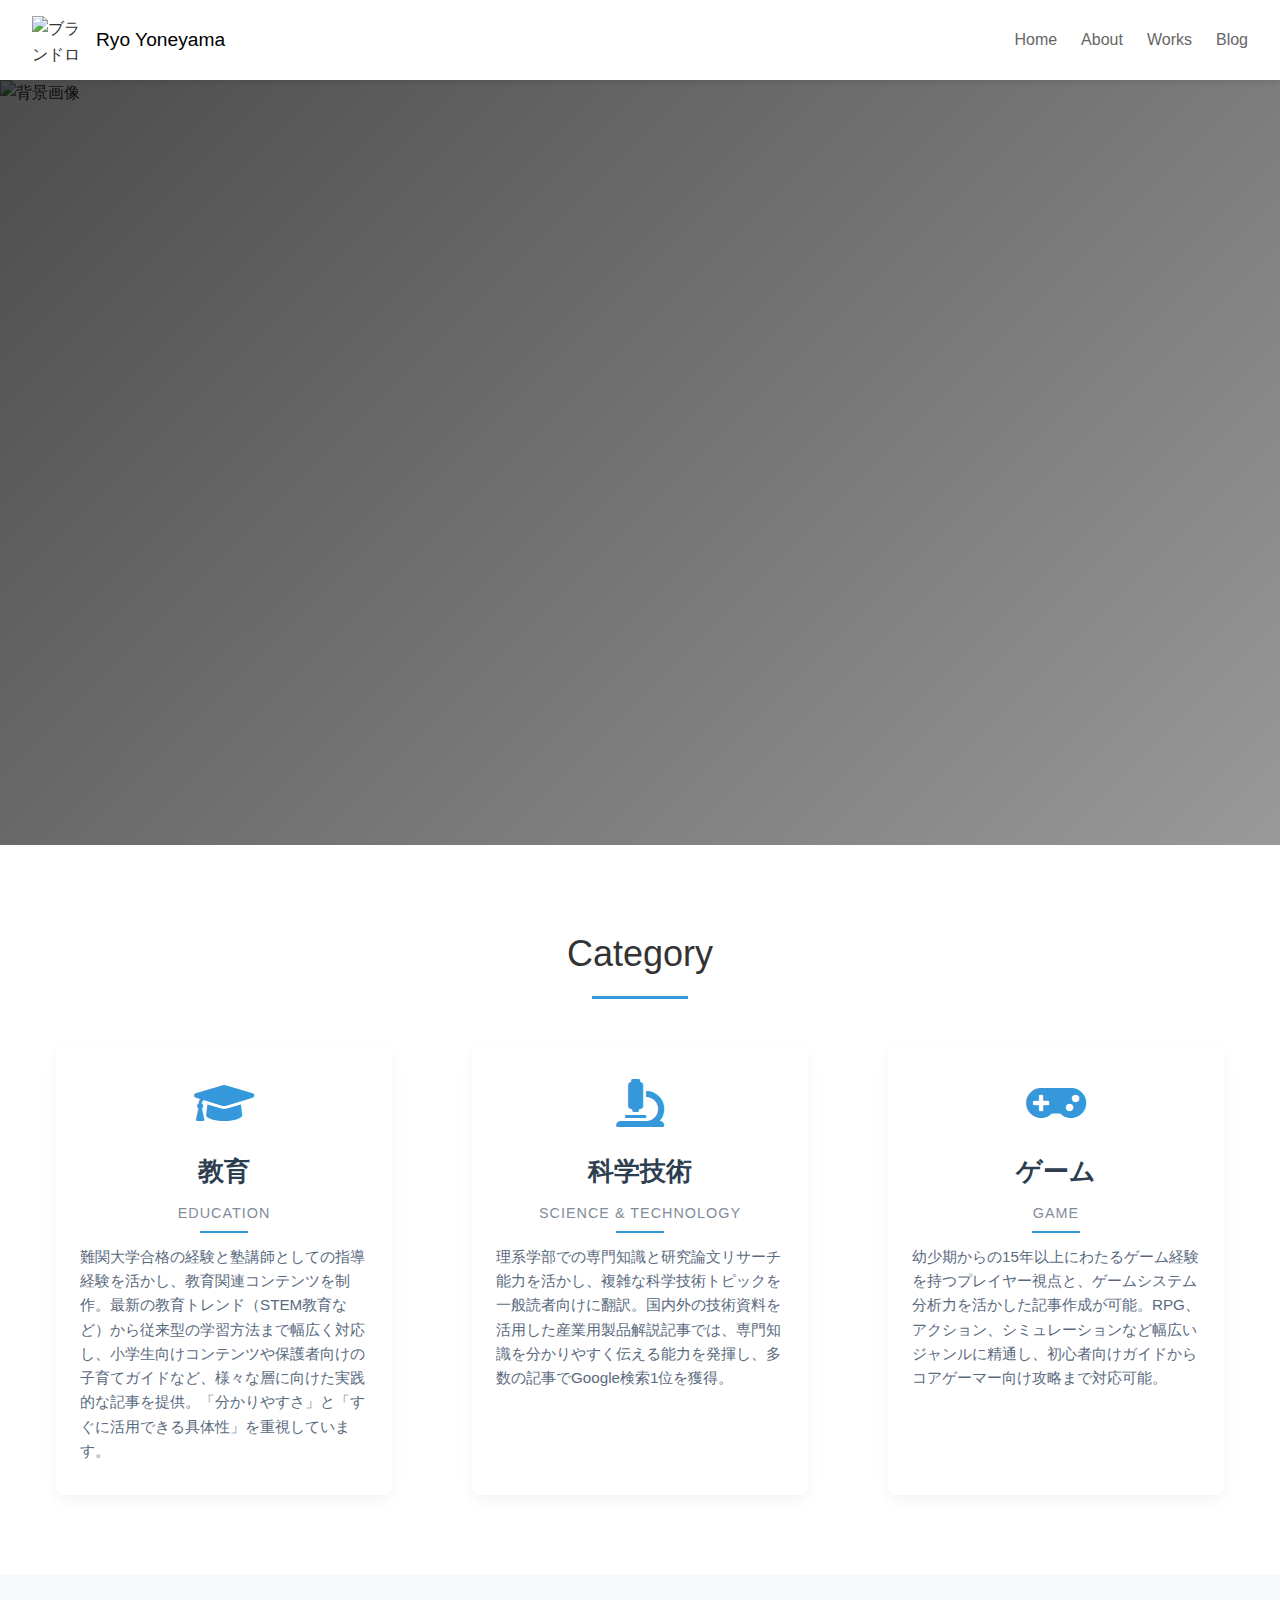
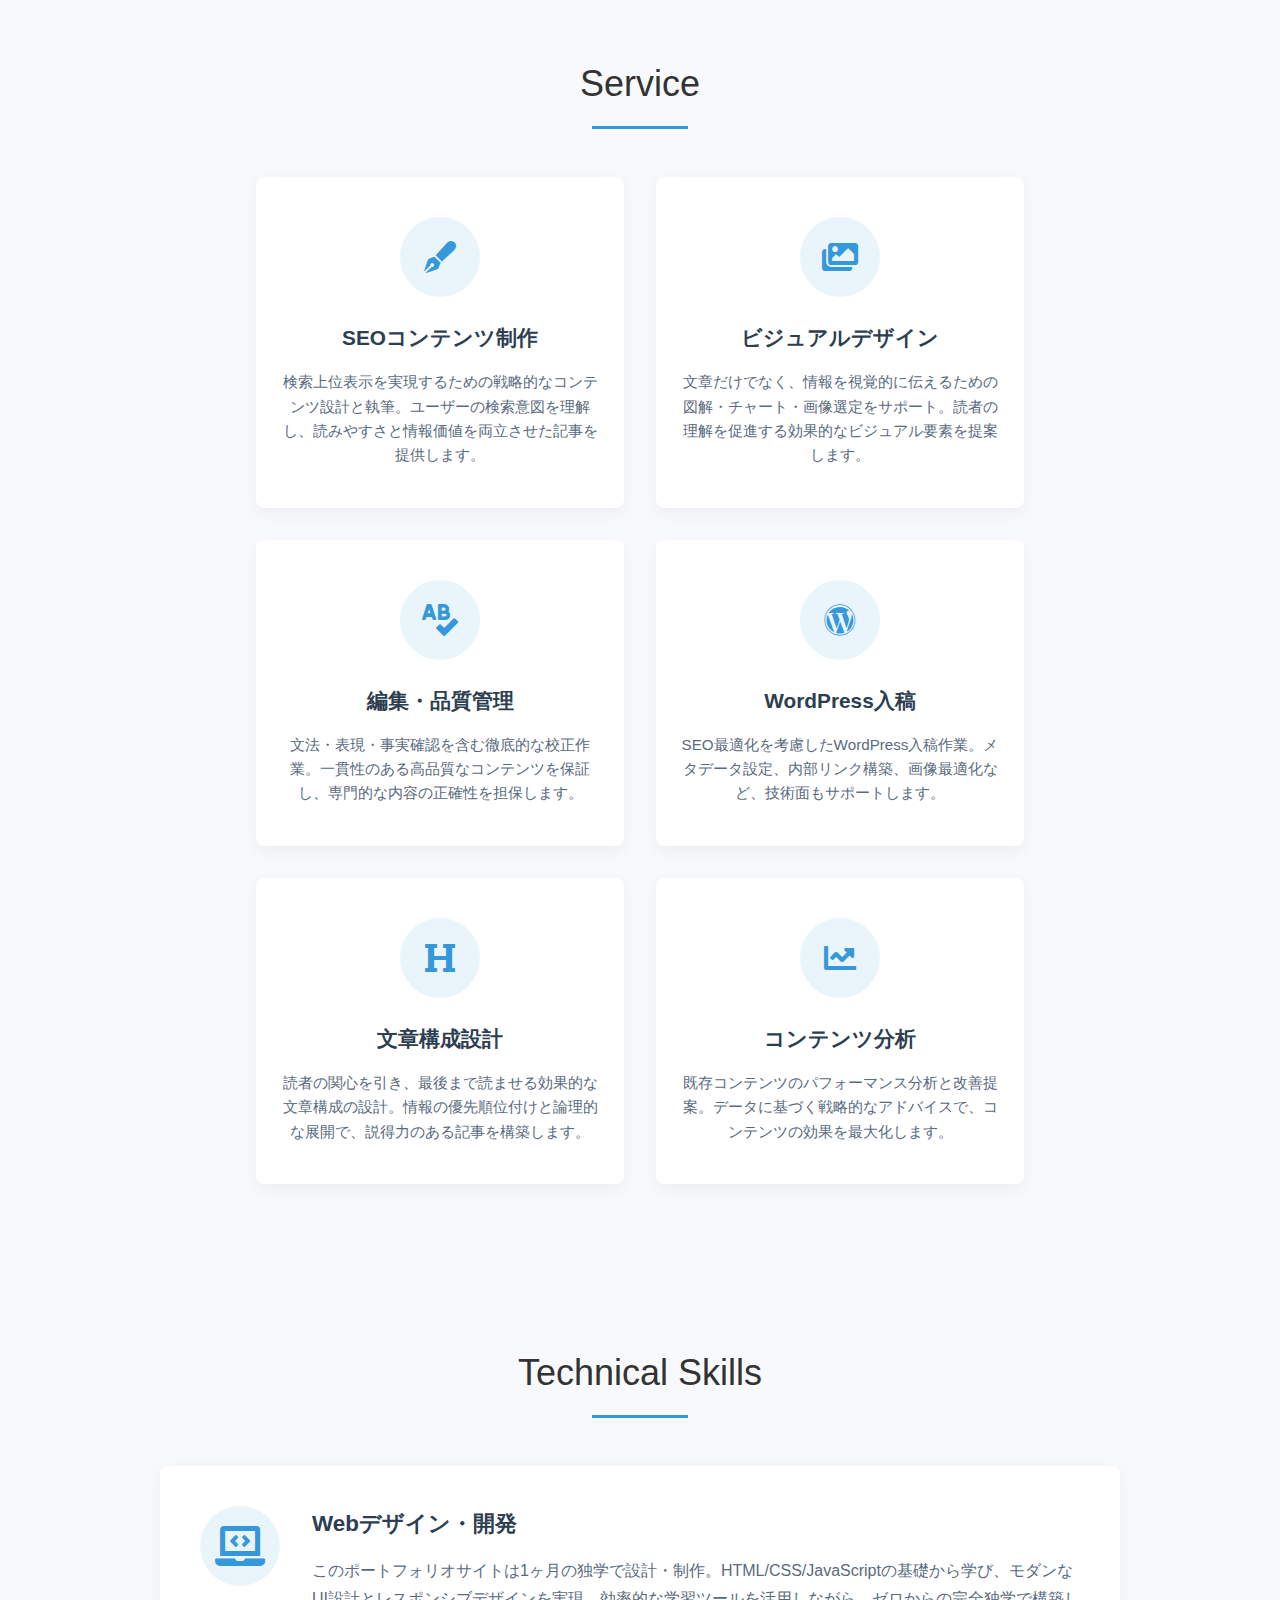
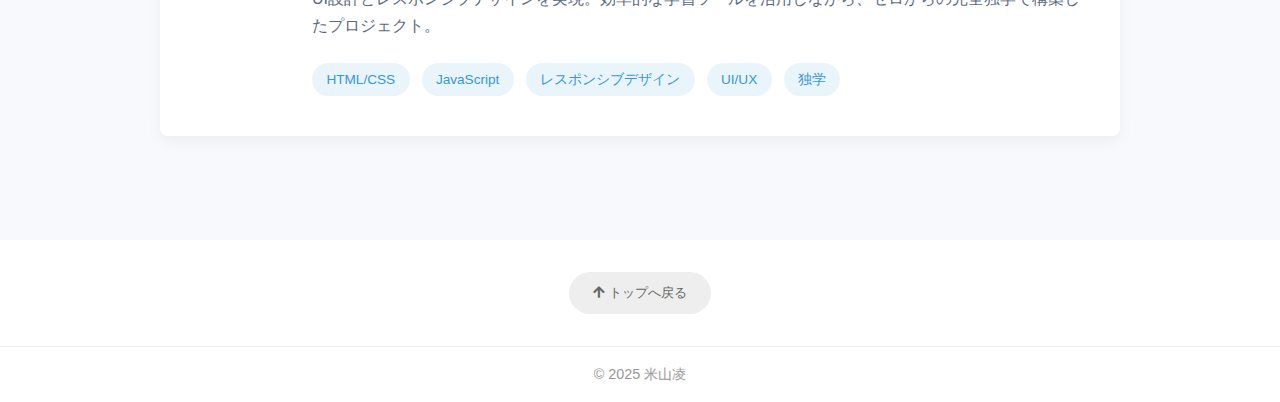
==== index.html @ 5d3fee40 "index修正" ====
<!DOCTYPE html>
<html lang="ja">
<head>
  <meta charset="UTF-8">
  <meta name="viewport" content="width=device-width, initial-scale=1.0">
  <title>ホーム | Ryo Yoneyama</title>
  <link rel="stylesheet" href="styles/style.css">
  <link rel="stylesheet" href="https://cdnjs.cloudflare.com/ajax/libs/font-awesome/5.15.4/css/all.min.css">
  <link rel="preconnect" href="https://fonts.googleapis.com">
  <link rel="preconnect" href="https://fonts.gstatic.com" crossorigin>
  <link href="https://fonts.googleapis.com/css2?family=Montserrat:wght@300;400;500;600;700&display=swap" rel="stylesheet">
  <link href="https://fonts.googleapis.com/css2?family=Playfair+Display:ital,wght@0,400;0,700;1,400&family=Noto+Serif+JP:wght@300;400;700&display=swap" rel="stylesheet">
</head>
<body>
  <nav>
    <div class="brand">
      <a href="/">
        <img src="https://ucarecdn.com/090e26a0-2323-4245-b5f7-42a350c98425/-/format/auto/" alt="ブランドロゴ" class="logo">
        <span>Ryo Yoneyama</span>
      </a>
    </div>
    <div class="menu-toggle">
      <i class="fas fa-bars"></i>
    </div>
    <div class="menu">
      <a href="/">Home</a>
      <a href="/about.html">About</a>
      <a href="/Works/index.html">Works</a>
      <a href="/blog.html">Blog</a>
    </div>
  </nav>

  <section class="hero">
    <img src="https://ucarecdn.com/98887636-a544-4dc6-a1cb-f6d0470802ab/-/format/auto/" alt="背景画像" class="hero-image">
    <div class="hero-overlay"></div>
    
    <div class="hero-content">
      <div class="text-container">
        <h1 class="hero-headline">
          <span class="hero-line">伝わらない悩みを、</span>
          <span class="hero-line">響く言葉に変える。</span>
        </h1>
        <p class="hero-subtext">
          <span class="hero-line-sub">専門性と創造性で</span>
          <span class="hero-line-sub">あなたのビジョンを読者の体験へ。</span>
        </p>
      </div>
      
      <a href="/Works/index.html" class="hero-cta">実績を見る <i class="fas fa-arrow-right"></i></a>
    </div>
  </section>


  <section class="category">
    <h2>Category</h2>
    <div class="category-container">
      <div class="category-item">
        <i class="fas fa-graduation-cap"></i>
        <h3>教育</h3>
        <div class="category-subtitle">EDUCATION</div>
        <p>難関大学合格の経験と塾講師としての指導経験を活かし、教育関連コンテンツを制作。最新の教育トレンド（STEM教育など）から従来型の学習方法まで幅広く対応し、小学生向けコンテンツや保護者向けの子育てガイドなど、様々な層に向けた実践的な記事を提供。「分かりやすさ」と「すぐに活用できる具体性」を重視しています。</p>
      </div>
  
      <div class="category-item">
        <i class="fas fa-microscope"></i>
        <h3>科学技術</h3>
        <div class="category-subtitle">SCIENCE & TECHNOLOGY</div>
        <p>理系学部での専門知識と研究論文リサーチ能力を活かし、複雑な科学技術トピックを一般読者向けに翻訳。国内外の技術資料を活用した産業用製品解説記事では、専門知識を分かりやすく伝える能力を発揮し、多数の記事でGoogle検索1位を獲得。</p>
      </div>
  
      <div class="category-item">
        <i class="fas fa-gamepad"></i>
        <h3>ゲーム</h3>
        <div class="category-subtitle">GAME</div>
        <p>幼少期からの15年以上にわたるゲーム経験を持つプレイヤー視点と、ゲームシステム分析力を活かした記事作成が可能。RPG、アクション、シミュレーションなど幅広いジャンルに精通し、初心者向けガイドからコアゲーマー向け攻略まで対応可能。</p>
      </div>
    </div>
  </section>

  <section class="service">
    <h2>Service</h2>
    <div class="service-container">
      <div class="service-item">
        <div class="service-icon">
          <i class="fas fa-pen-fancy"></i>
        </div>
        <h3>SEOコンテンツ制作</h3>
        <p>検索上位表示を実現するための戦略的なコンテンツ設計と執筆。ユーザーの検索意図を理解し、読みやすさと情報価値を両立させた記事を提供します。</p>
      </div>
  
      <div class="service-item">
        <div class="service-icon">
          <i class="fas fa-images"></i>
        </div>
        <h3>ビジュアルデザイン</h3>
        <p>文章だけでなく、情報を視覚的に伝えるための図解・チャート・画像選定をサポート。読者の理解を促進する効果的なビジュアル要素を提案します。</p>
      </div>
  
      <div class="service-item">
        <div class="service-icon">
          <i class="fas fa-spell-check"></i>
        </div>
        <h3>編集・品質管理</h3>
        <p>文法・表現・事実確認を含む徹底的な校正作業。一貫性のある高品質なコンテンツを保証し、専門的な内容の正確性を担保します。</p>
      </div>
  
      <div class="service-item">
        <div class="service-icon">
          <i class="fab fa-wordpress"></i>
        </div>
        <h3>WordPress入稿</h3>
        <p>SEO最適化を考慮したWordPress入稿作業。メタデータ設定、内部リンク構築、画像最適化など、技術面もサポートします。</p>
      </div>
  
      <div class="service-item">
        <div class="service-icon">
          <i class="fas fa-heading"></i>
        </div>
        <h3>文章構成設計</h3>
        <p>読者の関心を引き、最後まで読ませる効果的な文章構成の設計。情報の優先順位付けと論理的な展開で、説得力のある記事を構築します。</p>
      </div>
  
      <div class="service-item">
        <div class="service-icon">
          <i class="fas fa-chart-line"></i>
        </div>
        <h3>コンテンツ分析</h3>
        <p>既存コンテンツのパフォーマンス分析と改善提案。データに基づく戦略的なアドバイスで、コンテンツの効果を最大化します。</p>
      </div>
    </div>
  </section>

      <section class="skills">
        <h2>Technical Skills</h2>
        <div class="skills-container">
          <div class="skill-card">
            <div class="skill-icon">
              <i class="fas fa-laptop-code"></i>
            </div>
            <div class="skill-content">
              <h3>Webデザイン・開発</h3>
              <p>このポートフォリオサイトは1ヶ月の独学で設計・制作。HTML/CSS/JavaScriptの基礎から学び、モダンなUI設計とレスポンシブデザインを実現。効率的な学習ツールを活用しながら、ゼロからの完全独学で構築したプロジェクト。</p>
              <div class="skill-tags">
                <span class="skill-tag">HTML/CSS</span>
                <span class="skill-tag">JavaScript</span>
                <span class="skill-tag">レスポンシブデザイン</span>
                <span class="skill-tag">UI/UX</span>
                <span class="skill-tag">独学</span>
              </div>
            </div>
          </div>
        </div>
      </section>

  <div class="back-to-top">
    <button id="scrollToTopBtn"><i class="fas fa-arrow-up"></i> トップへ戻る</button>
  </div>

  <footer>
    © 2025 米山凌
  </footer>

  <script src="scripts/script.js"></script>
  <script src="scripts/pencil-writing-effect.js"></script>
</body>
</html>
---- styles/style.css ----
/* styles/style.css */
/* リセットCSS (必要に応じて追加) */
body, h1, h2, h3, p, ul, li {
  margin: 0;
  padding: 0;
}


/* 全体的なスタイル */
body {
  font-family: 'Poppins', 'Noto Sans JP', sans-serif;
  -webkit-font-smoothing: antialiased;
  -moz-osx-font-smoothing: grayscale;
  font-weight: 400; /* 基本の太さを 400 に */
  line-height: 1.6;
  color: #333;
  background-color: #fff;
}


/* 見出し */
h1 {
  font-weight: 500; /* 例 */
}


h2 {
  font-weight: 500; /* Category, Service, About の見出し */
}


.category-item h3 {
  font-weight: 600; /* 各カテゴリのタイトル (教育、科学技術、ゲーム) */
}


.category-subtitle {
  font-weight: 500; /* EDUCATION など */
  /* ... */
}
.profile h2{
    font-weight: 600; /* 米山 凌 */
}


.personal-info h3,
  .career h3, .contact h3 {
    font-weight: 500;
}


/* ナビゲーション - レスポンシブ対応 */
nav {
  display: flex;
  justify-content: space-between;
  align-items: center;
  padding: 1rem 2rem;
  background-color: #fff;
  box-shadow: 0 2px 5px rgba(0, 0, 0, 0.1);
  position: relative;
  z-index: 100;
}


.brand a {
  display: flex;
  align-items: center;
  gap: 1rem; /* ロゴとテキストの間隔 */
  text-decoration: none;
  color: inherit;
}
  
.logo {
  width: 3rem;
  height: 3rem;
}
  
.brand span {
  font-size: 1.2rem;      /* 画像に合わせて調整 */
  font-weight: 400;      /* 画像に合わせて調整 */
  font-family: sans-serif; /* より一般的なサンセリフ体に */
  color: #000;            /* 画像に合わせて黒に */
}

/* モバイルメニューのトグルボタン追加 */
.menu-toggle {
  display: none;
  font-size: 1.5rem;
  cursor: pointer;
  color: #666;
}

.menu {
  display: flex;
  align-items: center;
}

.menu a {
  margin-left: 1.5rem;
  text-decoration: none;
  color: #666;
  transition: color 0.2s, transform 0.2s;
}

.menu a:hover {
  color: #333;
  transform: translateY(-2px);
}


/* ヒーローセクションのCSS - レスポンシブ対応済み */
.hero {
  position: relative;
  height: 85vh;
  width: 100%;
  overflow: hidden;
}

.hero-image {
  width: 100%;
  height: 100%;
  object-fit: cover;
  filter: brightness(90%) contrast(110%);
}

.hero-overlay {
  position: absolute;
  top: 0;
  left: 0;
  width: 100%;
  height: 100%;
  background: linear-gradient(135deg, rgba(0, 0, 0, 0.7) 0%, rgba(0, 0, 0, 0.4) 100%);
}

.hero-content {
  position: absolute;
  top: 50%;
  left: 10%;
  transform: translateY(-50%);
  max-width: 40rem;
  width: 80%;
  z-index: 10;
  color: #fff;
}

.text-container {
  position: relative;
  margin-bottom: 2.5rem;
}

/* エレガントなタイポグラフィ */
.hero-headline {
  font-family: 'Playfair Display', 'Noto Serif JP', serif;
  font-weight: 700;
  font-size: 2.8rem;
  line-height: 1.4;
  letter-spacing: -0.02em;
  margin-bottom: 1.5rem;
}

.hero-subtext {
  font-family: 'Playfair Display', 'Noto Serif JP', serif;
  font-size: 1.5rem;
  font-weight: 400;
  line-height: 1.7;
  letter-spacing: 0.01em;
  margin-bottom: 1rem;
  font-style: italic;
}

.hero-line, 
.hero-line-sub {
  display: block;
  position: relative;
}

/* CTAボタンスタイル */
.hero-cta {
  display: inline-block;
  background: linear-gradient(135deg, #3498db 0%, #2980b9 100%);
  color: #fff;
  text-decoration: none;
  padding: 1rem 2.2rem;
  border-radius: 50px;
  font-size: 1rem;
  font-weight: 500;
  letter-spacing: 0.05em;
  text-transform: uppercase;
  transition: all 0.3s ease;
  box-shadow: 0 10px 20px rgba(0, 0, 0, 0.1);
}

.hero-cta:hover {
  background: linear-gradient(135deg, #2980b9 0%, #2c3e50 100%);
  transform: translateY(-3px);
  box-shadow: 0 15px 30px rgba(0, 0, 0, 0.2);
}

.hero-cta i {
  margin-left: 0.5rem;
  transition: transform 0.3s ease;
}

.hero-cta:hover i {
  transform: translateX(5px);
}

/* フェードイン用のアニメーション定義 */
@keyframes fadeInDown {
  from {
    opacity: 0;
    transform: translateY(-20px);
  }
  to {
    opacity: 1;
    transform: translateY(0);
  }
}

/* 各要素のアニメーション設定 */
.hero-line, 
.hero-line-sub {
  opacity: 0;
  animation: fadeInDown 0.7s ease forwards;
}

/* 順番に表示されるよう遅延を設定 */
.hero-line:nth-child(1) {
  animation-delay: 0.3s;
}

.hero-line:nth-child(2) {
  animation-delay: 0.7s;
}

.hero-line-sub:nth-child(1) {
  animation-delay: 1.1s;
}

.hero-line-sub:nth-child(2) {
  animation-delay: 1.5s;
}

/* CTAボタンのフェードイン */
.hero-cta {
  opacity: 0;
  animation: fadeInDown 0.7s ease forwards;
  animation-delay: 2s;
}

/* レスポンシブ対応 - 強化バージョン */
/* タブレット (768px〜1023px) */
@media (max-width: 1023px) {
  .hero-headline {
    font-size: 2.4rem;
  }
  
  .hero-subtext {
    font-size: 1.3rem;
  }
  
  .hero-content {
    left: 8%;
    max-width: 80%;
  }
}

/* モバイル大 (481px〜767px) */
@media (max-width: 767px) {
  /* ナビゲーションモバイルスタイル */
  nav {
    padding: 1rem;
  }
  
  .menu-toggle {
    display: block;
  }
  
  .menu {
    position: absolute;
    top: 100%;
    left: 0;
    width: 100%;
    flex-direction: column;
    background-color: #fff;
    box-shadow: 0 5px 10px rgba(0, 0, 0, 0.1);
    padding: 1rem 0;
    display: none;
    z-index: 100;
  }
  
  .menu.active {
    display: flex;
  }
  
  .menu a {
    margin: 0;
    padding: 0.8rem 2rem;
    width: 100%;
    text-align: left;
  }
  
  /* ヒーローセクションモバイルスタイル */
  .hero {
    height: 75vh;
  }
  
  .hero-content {
    left: 0;
    width: 100%;
    padding: 0 1.5rem;
    box-sizing: border-box;
    text-align: center;
  }
  
  .hero-headline {
    font-size: 2rem;
  }
  
  .hero-subtext {
    font-size: 1.2rem;
  }
  
  .hero-line, 
  .hero-line-sub {
    white-space: normal;
  }
}

/* モバイル小 (〜480px) */
@media (max-width: 480px) {
  .logo {
    width: 2.5rem;
    height: 2.5rem;
  }
  
  .brand span {
    font-size: 1rem;
  }
  
  .hero {
    height: 85vh;
  }
  
  .hero-headline {
    font-size: 1.8rem;
  }
  
  .hero-subtext {
    font-size: 1rem;
  }
  
  .hero-cta {
    padding: 0.8rem 1.8rem;
    font-size: 0.9rem;
  }
}


/* styles/style.css */



.category {
  padding: 5rem 0;
  text-align: center;
}

.category h2 {
  font-size: 2.25rem;
  margin-bottom: 4rem;
  font-weight: 300;
  position: relative;
  display: inline-block;
}

.category h2:after {
  content: "";
  position: absolute;
  bottom: -1rem;
  left: 50%;
  transform: translateX(-50%);
  width: 6rem;
  height: 3px;
  background-color: #3498db;
}

.category-container{
  display:flex;
  justify-content: center;
  gap:5rem;
  flex-wrap: wrap;
}

.category-item {
  width: 18rem;
  text-align: center;
  padding: 2rem 1.5rem;
  background-color: #fff;
  border-radius: 8px;
  box-shadow: 0 5px 15px rgba(0, 0, 0, 0.05);
  transition: transform 0.3s ease, box-shadow 0.3s ease;
}


.category-item:hover {
  transform: translateY(-8px);
  box-shadow: 0 8px 25px rgba(0, 0, 0, 0.1);
}

.category-item i {
  font-size: 3rem;
  color: #3498db;
  margin-bottom: 1.5rem;
  transition: color 0.3s ease;
}

.category-item:hover i {
  color: #2980b9;
}



.category-item h3 {
  font-size: 1.6rem;
  font-weight: 600;
  margin-bottom: 0.5rem;
  color: #2c3e50;
}

.category-subtitle {
  font-size: 0.9rem;
  color: #7f8c9a;
  font-weight: 500;
  letter-spacing: 1px;
  margin-bottom: 1.25rem;
  position: relative;
  display: inline-block;
}
.category-subtitle:after {
  content: "";
  position: absolute;
  bottom: -0.5rem;
  left: 50%;
  transform: translateX(-50%);
  width: 3rem;
  height: 2px;
  background-color: #3498db;
}

.category-item p {
  font-size: 0.95rem;
  color: #5a6a7e;
  line-height: 1.6;
  text-align: left;
}

/* 改善したServiceセクション用CSS */

.service {
  padding: 5rem 0;
  background-color: #f7f9fc;
  text-align: center;
}

.service h2 {
  font-size: 2.25rem;
  margin-bottom: 4rem;
  font-weight: 300;
  position: relative;
  display: inline-block;
}

.service h2:after {
  content: "";
  position: absolute;
  bottom: -1rem;
  left: 50%;
  transform: translateX(-50%);
  width: 6rem;
  height: 3px;
  background-color: #3498db;
}

.service-container {
  display: flex;
  flex-wrap: wrap;
  justify-content: center;
  gap: 2rem;
  max-width: 72rem;
  margin: 0 auto;
}

.service-item {
  display: flex;
  flex-direction: column;
  align-items: center;
  background-color: #fff;
  padding: 2.5rem 1.5rem;
  border-radius: 8px;
  box-shadow: 0 5px 15px rgba(0, 0, 0, 0.05);
  width: 20rem;
  transition: transform 0.3s ease, box-shadow 0.3s ease;
  text-align: center;
}

.service-item:hover {
  transform: translateY(-8px);
  box-shadow: 0 12px 30px rgba(0, 0, 0, 0.1);
}

.service-icon {
  width: 80px;
  height: 80px;
  background-color: rgba(52, 152, 219, 0.1);
  border-radius: 50%;
  display: flex;
  align-items: center;
  justify-content: center;
  margin-bottom: 1.5rem;
}

.service-icon i {
  font-size: 2rem;
  color: #3498db;
  transition: transform 0.3s ease;
}

.service-item:hover .service-icon i {
  transform: scale(1.15);
}

.service-item h3 {
  font-size: 1.3rem;
  font-weight: 600;
  color: #2c3e50;
  margin-bottom: 1rem;
}

.service-item p {
  font-size: 0.95rem;
  color: #5a6a7e;
  line-height: 1.6;
}

/* レスポンシブ対応 */
@media (max-width: 992px) {
  .service-container {
    gap: 1.5rem;
  }
  
  .service-item {
    width: calc(50% - 1.5rem);
    padding: 2rem 1rem;
  }
}

@media (max-width: 768px) {
  .service-item {
    width: 100%;
  }
}


/* 技術スキルセクション用CSS */

.skills {
  padding: 5rem 0;
  text-align: center;
  background-color: #f7f9fc;
}

.skills h2 {
  font-size: 2.25rem;
  margin-bottom: 4rem;
  font-weight: 300;
  position: relative;
  display: inline-block;
}

.skills h2:after {
  content: "";
  position: absolute;
  bottom: -1rem;
  left: 50%;
  transform: translateX(-50%);
  width: 6rem;
  height: 3px;
  background-color: #3498db;
}

.skills-container {
  max-width: 60rem;
  margin: 0 auto;
}

.skill-card {
  display: flex;
  background-color: #fff;
  border-radius: 8px;
  padding: 2.5rem;
  box-shadow: 0 5px 15px rgba(0, 0, 0, 0.05);
  margin-bottom: 1.5rem;
  transition: transform 0.3s ease, box-shadow 0.3s ease;
  text-align: left;
}

.skill-card:hover {
  transform: translateY(-5px);
  box-shadow: 0 12px 30px rgba(0, 0, 0, 0.1);
}

.skill-icon {
  flex: 0 0 80px;
  height: 80px;
  background-color: rgba(52, 152, 219, 0.1);
  border-radius: 50%;
  display: flex;
  align-items: center;
  justify-content: center;
  margin-right: 2rem;
}

.skill-icon i {
  font-size: 2.5rem;
  color: #3498db;
}

.skill-content {
  flex: 1;
}

.skill-content h3 {
  font-size: 1.4rem;
  font-weight: 600;
  margin-bottom: 1rem;
  color: #2c3e50;
}

.skill-content p {
  font-size: 1rem;
  line-height: 1.7;
  color: #5a6a7e;
  margin-bottom: 1.5rem;
}

.skill-tags {
  display: flex;
  flex-wrap: wrap;
  gap: 0.75rem;
}

.skill-tag {
  display: inline-block;
  padding: 0.35rem 0.9rem;
  background-color: rgba(52, 152, 219, 0.1);
  color: #3498db;
  border-radius: 20px;
  font-size: 0.85rem;
  font-weight: 500;
}

/* レスポンシブ対応 */
@media (max-width: 768px) {
  .skill-card {
    flex-direction: column;
    padding: 1.5rem;
  }
  
  .skill-icon {
    margin: 0 auto 1.5rem;
  }
  
  .skill-content h3 {
    text-align: center;
  }
  
  .skill-tags {
    justify-content: center;
  }
}


/* styles/style.css */
.back-to-top {
  /* text-align: center; は不要なので削除 */
  /* text-align: right; も不要なので削除 */
  padding: 2rem 0; /* 上下の余白はそのまま */
}


.back-to-top button {
  display: block; /* ブロックレベル要素に変更 */
  margin: 0 auto;  /* 左右のマージンを auto にして中央揃え */
  /* 既存のスタイルはそのまま */
  align-items: center;
  gap: 0.5rem;
  padding: 0.75rem 1.5rem;
  background-color: #eee;
  color: #666;
  border: none;
  border-radius: 9999px;
  cursor: pointer;
  transition: background-color 0.2s;
}


.back-to-top button:hover {
  background-color: #ddd;
}


/* フッター */
footer {
  text-align: center;
  padding: 1rem;
  border-top: 1px solid #eee;
  color: #999;
  font-size: 0.9rem;
}




/* styles/style.css */


/* ... (既存のスタイルはそのまま) ... */


/* works.css - 全体的なWorkページのスタイル改善 */

.works-content {
  max-width: 800px;
  margin: 0 auto;
  padding: 3rem 2rem;
}

.works-content h1 {
  font-size: 2.5rem;
  margin-bottom: 3rem;
  font-weight: 300;
  position: relative;
  display: inline-block;
  color: #2c3e50;
  text-align: center;
  width: 100%;
}

.works-content h1:after {
  content: "";
  position: absolute;
  bottom: -1rem;
  left: 50%;
  transform: translateX(-50%);
  width: 6rem;
  height: 3px;
  background-color: #3498db;
}

.works-category {
  margin-bottom: 4rem;
}

.works-category h2 {
  font-size: 1.75rem;
  font-weight: 300;
  margin-bottom: 2rem;
  border-bottom: 1px solid #ddd;
  padding-bottom: 0.5rem;
  color: #2c3e50;
  position: relative;
}

.works-category h2:after {
  content: "";
  position: absolute;
  bottom: -1px;
  left: 0;
  width: 4rem;
  height: 3px;
  background-color: #3498db;
}

.note {
  font-size: 0.9rem;
  color: #7f8c9a;
  margin-bottom: 3rem;
  font-style: italic;
  padding: 0.75rem 1rem;
  background-color: rgba(52, 152, 219, 0.05);
  border-left: 3px solid #3498db;
  border-radius: 3px;
}



@media (max-width: 768px) {
  .works-content {
    padding: 2rem 1.5rem;
  }
  
  .work-item-row {
    grid-template-columns: 1fr;
    gap: 1.5rem;
  }
  
  .work-item-detail, 
  .work-item {
    padding: 1.5rem;
  }
}

/* レスポンシブ対応 (例) */
@media (max-width: 768px) {
  nav {
    flex-direction: column;
    align-items: flex-start;
  }


  .menu {
    margin-top: 1rem;
  }


  .menu a {
    margin-left: 0;
    margin-right: 1rem;
    display: block;
    margin-bottom: 0.5rem;
  }
  .hero-content{
      left: 1rem;
      padding: 1rem;
      font-size: 1rem;
  }
  .category-container{
      gap: 2rem;
  }
  .category-item{
      width: 100%;
  }
  .service-container{
      gap:1rem
  }
  .service-item{
      width: 100%;
  }
  .info-container{
      grid-template-columns: 1fr;
  }
}
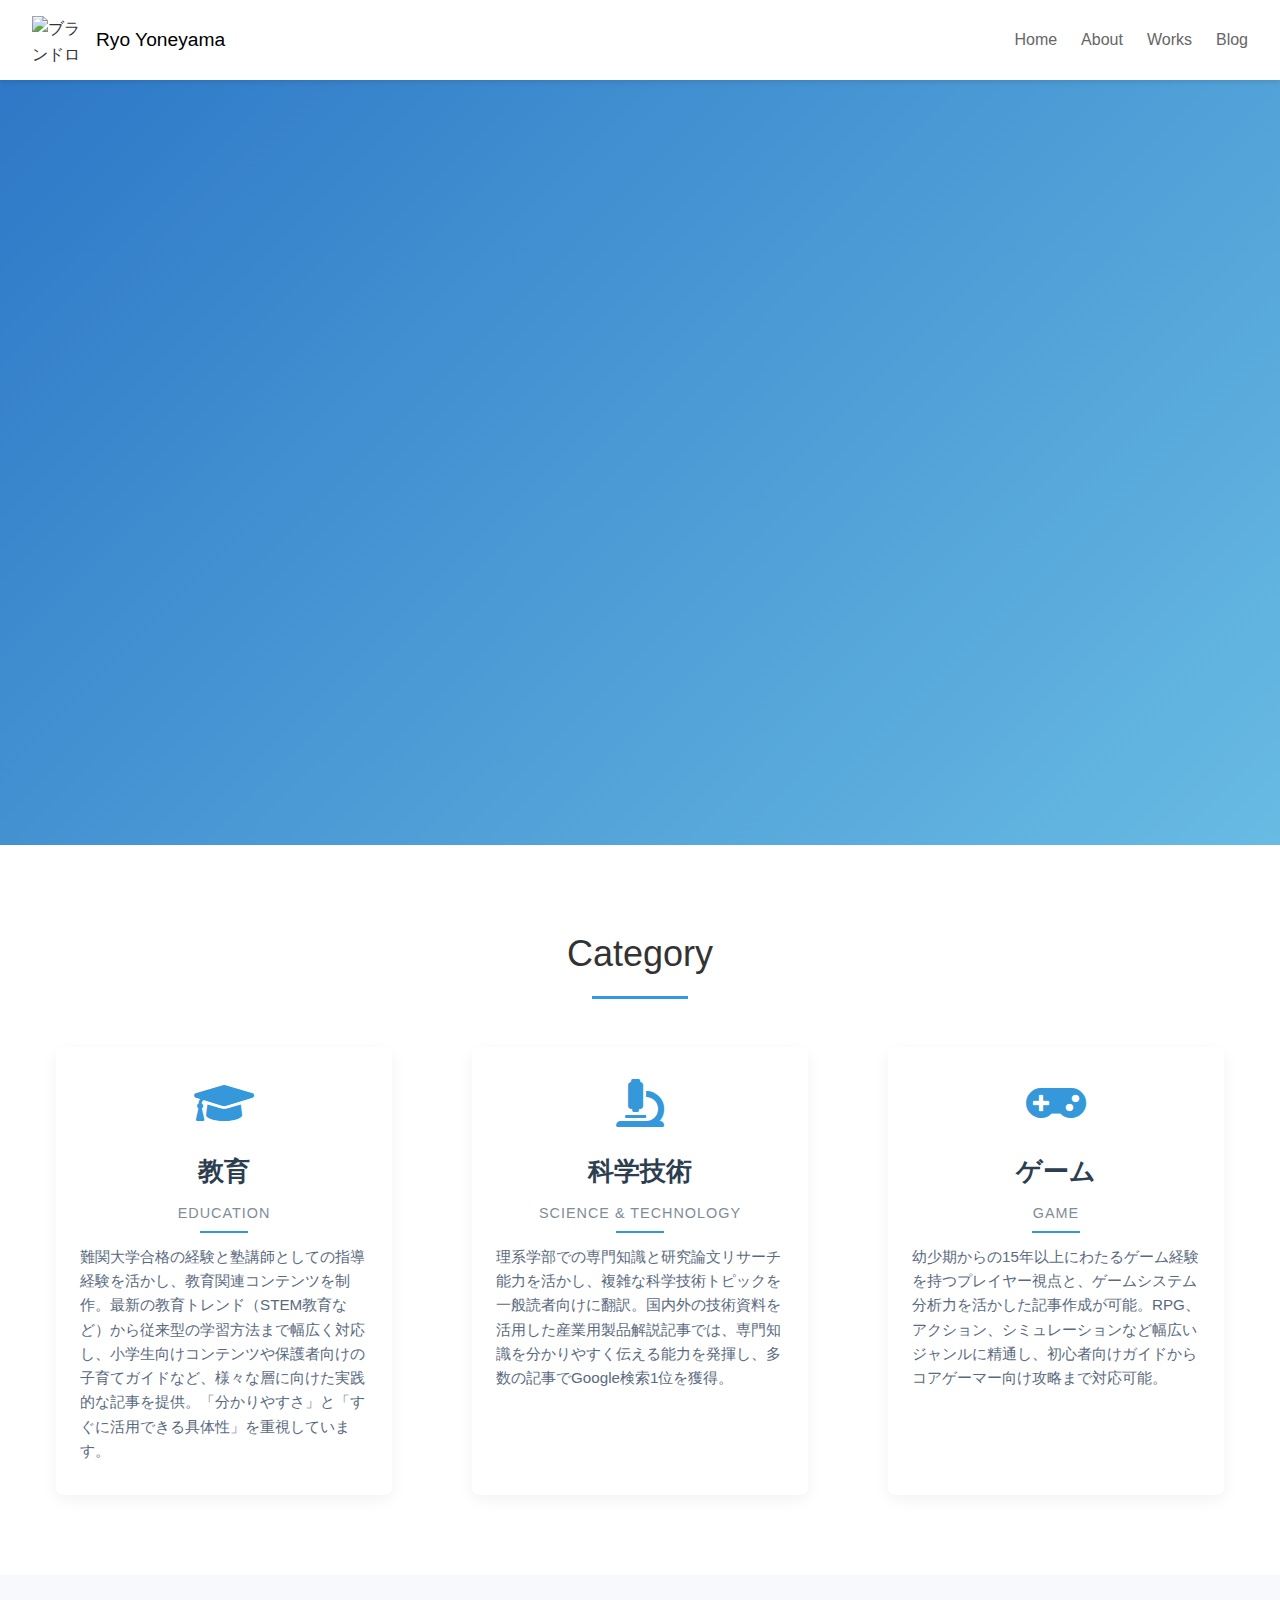
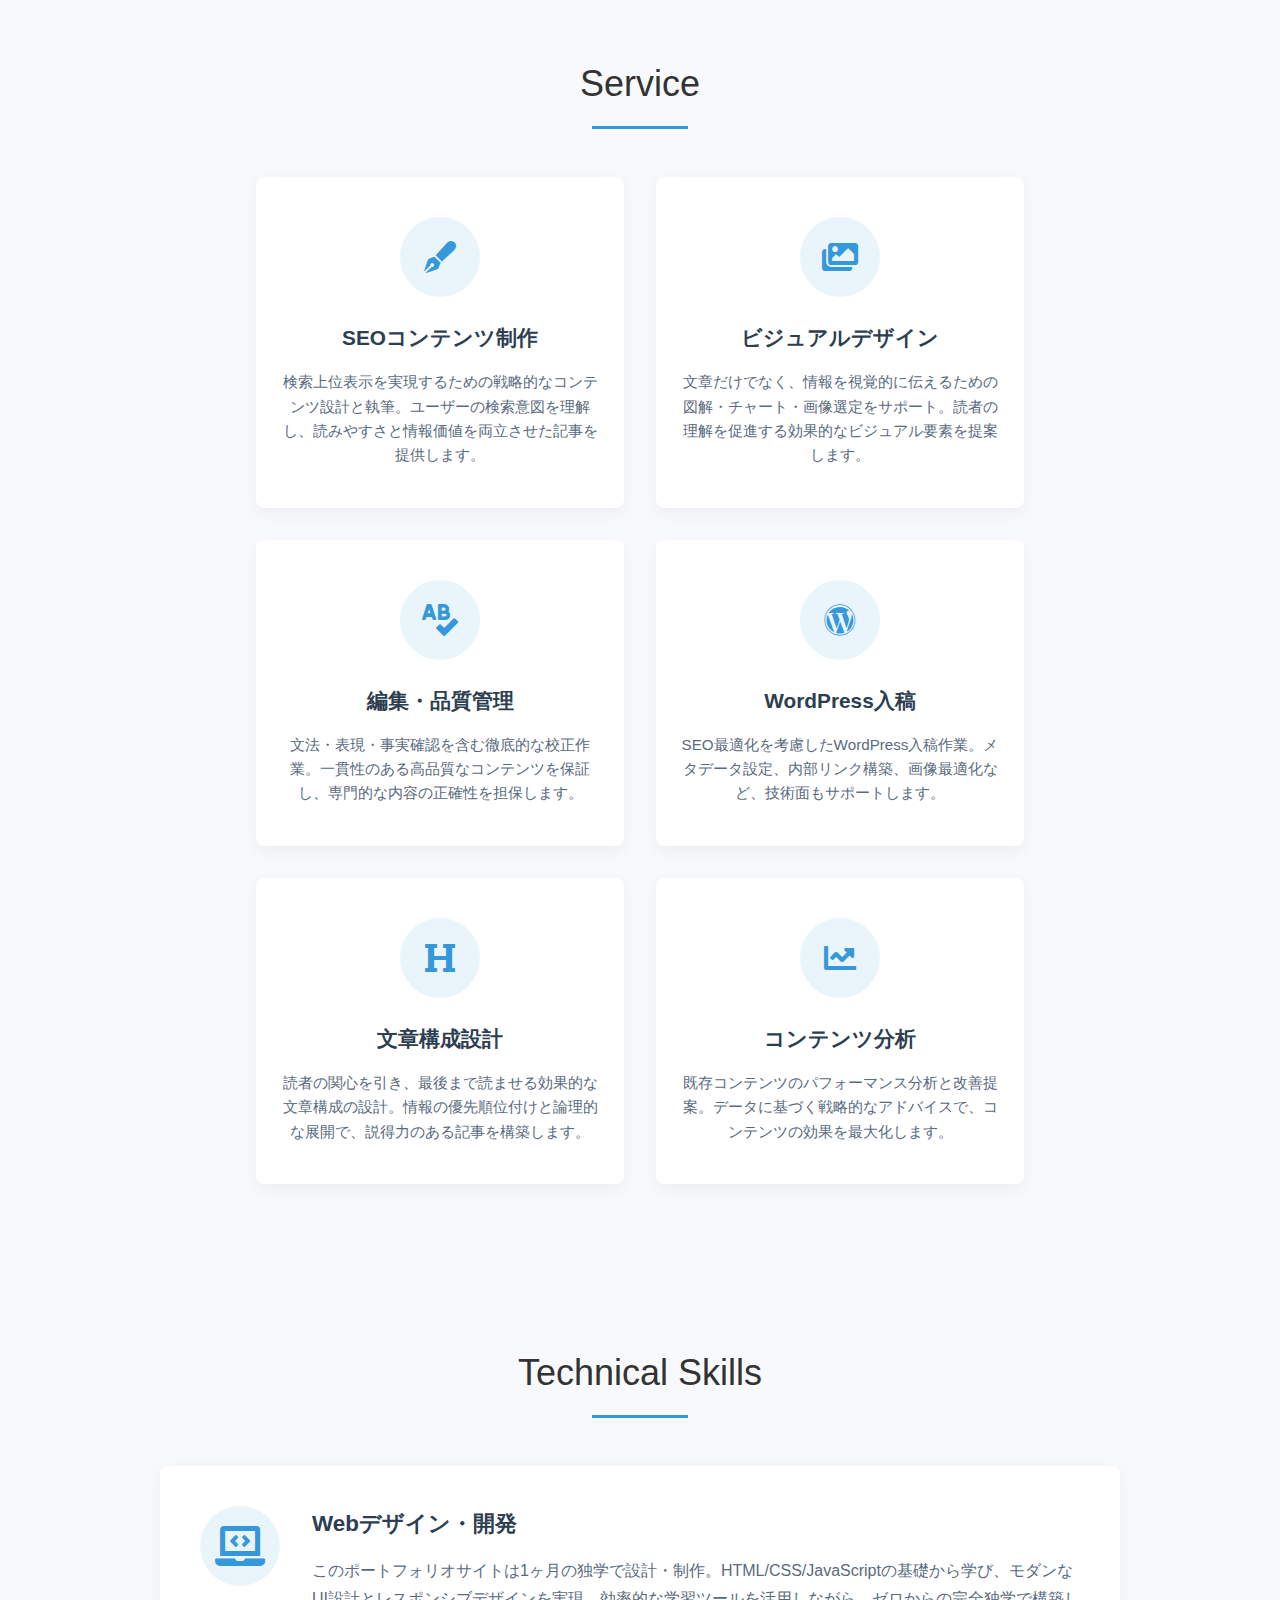
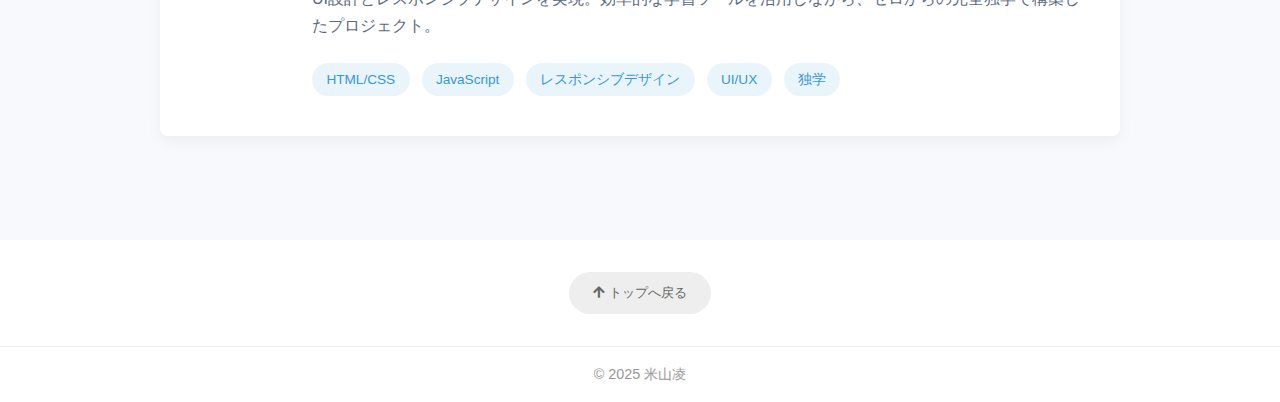
==== commit fcfc91bb: "記事フッター、ホーム" ====
--- a/index.html
+++ b/index.html
@@ -31,7 +31,8 @@
   </nav>
 
   <section class="hero">
-    <img src="https://ucarecdn.com/98887636-a544-4dc6-a1cb-f6d0470802ab/-/format/auto/" alt="背景画像" class="hero-image">
+    <div class="hero-gradient"></div>
+    <div class="hero-image"></div>
     <div class="hero-overlay"></div>
     
     <div class="hero-content">
--- a/styles/style.css
+++ b/styles/style.css
@@ -108,7 +108,7 @@
 }
 
 
-/* ヒーローセクションのCSS - レスポンシブ対応済み */
+/* /* ヒーローセクションのCSS - 改善版 */
 .hero {
   position: relative;
   height: 85vh;
@@ -116,31 +116,39 @@
   overflow: hidden;
 }
 
-.hero-image {
-  width: 100%;
-  height: 100%;
-  object-fit: cover;
-  filter: brightness(90%) contrast(110%);
-}
-
-.hero-overlay {
+/* グラデーション背景 (テクスチャ付き) */
+.hero-gradient {
   position: absolute;
   top: 0;
   left: 0;
   width: 100%;
   height: 100%;
-  background: linear-gradient(135deg, rgba(0, 0, 0, 0.7) 0%, rgba(0, 0, 0, 0.4) 100%);
+  background: linear-gradient(135deg, #2E78C7 0%, #68BBE3 100%);
+  /* 微細なパターンで深みを追加 */
+  background-image: 
+    linear-gradient(135deg, #2E78C7 0%, #68BBE3 100%),
+    url("data:image/svg+xml,%3Csvg width='100' height='100' viewBox='0 0 100 100' xmlns='http://www.w3.org/2000/svg'%3E%3Cpath d='M11 18c3.866 0 7-3.134 7-7s-3.134-7-7-7-7 3.134-7 7 3.134 7 7 7zm48 25c3.866 0 7-3.134 7-7s-3.134-7-7-7-7 3.134-7 7 3.134 7 7 7zm-43-7c1.657 0 3-1.343 3-3s-1.343-3-3-3-3 1.343-3 3 1.343 3 3 3zm63 31c1.657 0 3-1.343 3-3s-1.343-3-3-3-3 1.343-3 3 1.343 3 3 3zM34 90c1.657 0 3-1.343 3-3s-1.343-3-3-3-3 1.343-3 3 1.343 3 3 3zm56-76c1.657 0 3-1.343 3-3s-1.343-3-3-3-3 1.343-3 3 1.343 3 3 3zM12 86c2.21 0 4-1.79 4-4s-1.79-4-4-4-4 1.79-4 4 1.79 4 4 4zm28-65c2.21 0 4-1.79 4-4s-1.79-4-4-4-4 1.79-4 4 1.79 4 4 4zm23-11c2.76 0 5-2.24 5-5s-2.24-5-5-5-5 2.24-5 5 2.24 5 5 5zm-6 60c2.21 0 4-1.79 4-4s-1.79-4-4-4-4 1.79-4 4 1.79 4 4 4zm29 22c2.76 0 5-2.24 5-5s-2.24-5-5-5-5 2.24-5 5 2.24 5 5 5zM32 63c2.76 0 5-2.24 5-5s-2.24-5-5-5-5 2.24-5 5 2.24 5 5 5zm57-13c2.76 0 5-2.24 5-5s-2.24-5-5-5-5 2.24-5 5 2.24 5 5 5zm-9-21c1.105 0 2-.895 2-2s-.895-2-2-2-2 .895-2 2 .895 2 2 2zM60 91c1.105 0 2-.895 2-2s-.895-2-2-2-2 .895-2 2 .895 2 2 2zM35 41c1.105 0 2-.895 2-2s-.895-2-2-2-2 .895-2 2 .895 2 2 2zM12 60c1.105 0 2-.895 2-2s-.895-2-2-2-2 .895-2 2 .895 2 2 2z' fill='rgba(255,255,255,0.05)' fill-rule='evenodd'/%3E%3C/svg%3E");
+}
+
+/* 以下のクラスは不要だが、HTMLで参照されている可能性があるため空で残しておく */
+.hero-image {
+  display: none;
+}
+
+.hero-overlay {
+  display: none;
 }
 
 .hero-content {
   position: absolute;
   top: 50%;
-  left: 10%;
-  transform: translateY(-50%);
-  max-width: 40rem;
-  width: 80%;
+  left: 50%;
+  transform: translate(-50%, -50%);
+  max-width: 45rem; /* 幅を少し広げる */
+  width: 85%;
   z-index: 10;
   color: #fff;
+  text-align: center;
 }
 
 .text-container {
@@ -148,24 +156,26 @@
   margin-bottom: 2.5rem;
 }
 
-/* エレガントなタイポグラフィ */
+/* エレガントなタイポグラフィ - サイズアップ&シャドウ追加 */
 .hero-headline {
   font-family: 'Playfair Display', 'Noto Serif JP', serif;
   font-weight: 700;
-  font-size: 2.8rem;
+  font-size: 3.2rem; /* サイズアップ */
   line-height: 1.4;
   letter-spacing: -0.02em;
   margin-bottom: 1.5rem;
+  text-shadow: 0 2px 10px rgba(0, 0, 0, 0.2); /* シャドウ追加 */
 }
 
 .hero-subtext {
   font-family: 'Playfair Display', 'Noto Serif JP', serif;
-  font-size: 1.5rem;
+  font-size: 1.7rem; /* サイズアップ */
   font-weight: 400;
   line-height: 1.7;
   letter-spacing: 0.01em;
-  margin-bottom: 1rem;
+  margin-bottom: 1.5rem;
   font-style: italic;
+  text-shadow: 0 1px 8px rgba(0, 0, 0, 0.15); /* シャドウ追加 */
 }
 
 .hero-line, 
@@ -174,24 +184,26 @@
   position: relative;
 }
 
-/* CTAボタンスタイル */
+/* CTAボタンスタイル - 改善版 */
 .hero-cta {
   display: inline-block;
-  background: linear-gradient(135deg, #3498db 0%, #2980b9 100%);
+  background: rgba(255, 255, 255, 0.2);
   color: #fff;
   text-decoration: none;
-  padding: 1rem 2.2rem;
+  padding: 1.1rem 2.4rem; /* サイズアップ */
   border-radius: 50px;
-  font-size: 1rem;
+  font-size: 1.05rem;
   font-weight: 500;
   letter-spacing: 0.05em;
   text-transform: uppercase;
   transition: all 0.3s ease;
   box-shadow: 0 10px 20px rgba(0, 0, 0, 0.1);
+  border: 2px solid rgba(255, 255, 255, 0.5);
+  text-shadow: 0 1px 3px rgba(0, 0, 0, 0.1); /* テキストシャドウ追加 */
 }
 
 .hero-cta:hover {
-  background: linear-gradient(135deg, #2980b9 0%, #2c3e50 100%);
+  background: rgba(255, 255, 255, 0.3);
   transform: translateY(-3px);
   box-shadow: 0 15px 30px rgba(0, 0, 0, 0.2);
 }
@@ -252,15 +264,14 @@
 /* タブレット (768px〜1023px) */
 @media (max-width: 1023px) {
   .hero-headline {
-    font-size: 2.4rem;
+    font-size: 2.8rem;
   }
   
   .hero-subtext {
-    font-size: 1.3rem;
+    font-size: 1.5rem;
   }
   
   .hero-content {
-    left: 8%;
     max-width: 80%;
   }
 }
@@ -306,19 +317,17 @@
   }
   
   .hero-content {
-    left: 0;
     width: 100%;
     padding: 0 1.5rem;
     box-sizing: border-box;
-    text-align: center;
   }
   
   .hero-headline {
-    font-size: 2rem;
+    font-size: 2.2rem;
   }
   
   .hero-subtext {
-    font-size: 1.2rem;
+    font-size: 1.3rem;
   }
   
   .hero-line, 
@@ -343,16 +352,16 @@
   }
   
   .hero-headline {
-    font-size: 1.8rem;
+    font-size: 1.9rem;
   }
   
   .hero-subtext {
-    font-size: 1rem;
+    font-size: 1.1rem;
   }
   
   .hero-cta {
-    padding: 0.8rem 1.8rem;
-    font-size: 0.9rem;
+    padding: 0.9rem 1.9rem;
+    font-size: 0.95rem;
   }
 }
 
